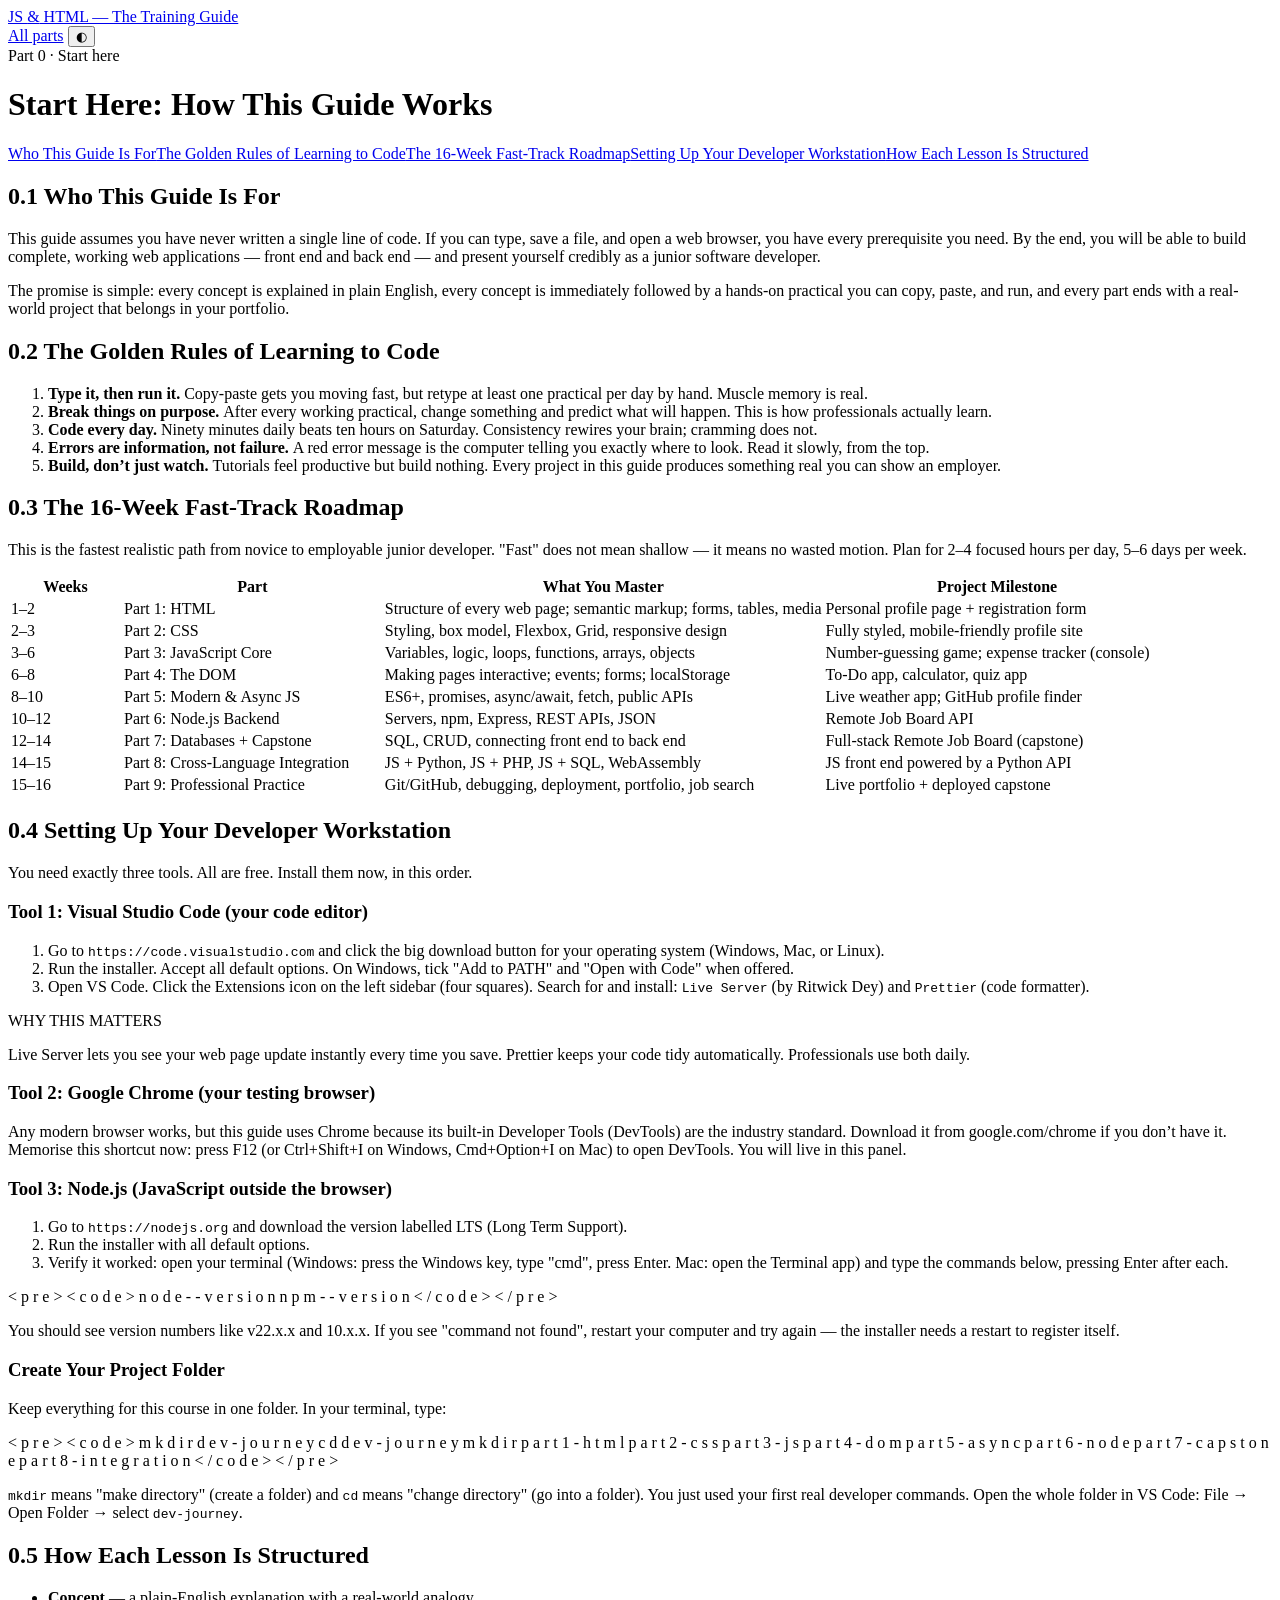
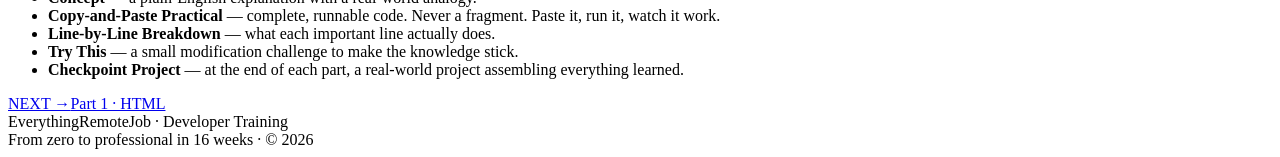
==== part0.html @ 22a7b43a "Add files via upload" ====
<!DOCTYPE html>
<html lang="en">
<head>
<meta charset="UTF-8">
<meta name="viewport" content="width=device-width, initial-scale=1.0">
<title>Part 0 — How the guide works · JS & HTML Training Guide</title>
<meta name="description" content="The Complete JavaScript &amp; HTML Software Developer Training Guide — a step-by-step, hands-on 16-week curriculum from zero to professional.">
<link rel="stylesheet" href="assets/site.css">
<script>(function(){try{var t=localStorage.getItem('jsguide-theme');if(t)document.documentElement.setAttribute('data-theme',t);}catch(e){}})();</script>
</head>
<body>

<header class="site" data-live="off">
  <nav class="nav">
    <a class="brand" href="index.html">JS <span class="amp">&amp;</span> HTML — The Training Guide</a>
    <div class="nav-right">
      <a class="nav-link" href="index.html">All parts</a>
      <button class="theme-btn" id="themeBtn" aria-label="Toggle dark mode" title="Toggle dark mode">◐</button>
    </div>
  </nav>
</header>

<main class="col">
  <div class="part-hero">
    <div class="kicker">Part 0 · Start here</div>
    <h1>Start Here: How This Guide Works</h1>
    <div class="anchor-row" data-live="stagger"><a href="#0-1-who-this-guide-is-for">Who This Guide Is For</a><a href="#0-2-the-golden-rules-of-learning-to-code">The Golden Rules of Learning to Code</a><a href="#0-3-the-16-week-fast-track-roadmap">The 16-Week Fast-Track Roadmap</a><a href="#0-4-setting-up-your-developer-workstation">Setting Up Your Developer Workstation</a><a href="#0-5-how-each-lesson-is-structured">How Each Lesson Is Structured</a></div>
  </div>
  <article>

<h2 id="0-1-who-this-guide-is-for">0.1  Who This Guide Is For</h2>
<p>This guide assumes you have never written a single line of code. If you can type, save a file, and open a web browser, you have every prerequisite you need. By the end, you will be able to build complete, working web applications — front end and back end — and present yourself credibly as a junior software developer.</p>
<p>The promise is simple: every concept is explained in plain English, every concept is immediately followed by a hands-on practical you can copy, paste, and run, and every part ends with a real-world project that belongs in your portfolio.</p>
<h2 id="0-2-the-golden-rules-of-learning-to-code">0.2  The Golden Rules of Learning to Code</h2>
<ol><li><strong>Type it, then run it. </strong>Copy-paste gets you moving fast, but retype at least one practical per day by hand. Muscle memory is real.</li><li><strong>Break things on purpose. </strong>After every working practical, change something and predict what will happen. This is how professionals actually learn.</li><li><strong>Code every day. </strong>Ninety minutes daily beats ten hours on Saturday. Consistency rewires your brain; cramming does not.</li><li><strong>Errors are information, not failure. </strong>A red error message is the computer telling you exactly where to look. Read it slowly, from the top.</li><li><strong>Build, don’t just watch. </strong>Tutorials feel productive but build nothing. Every project in this guide produces something real you can show an employer.</li></ol>
<h2 id="0-3-the-16-week-fast-track-roadmap">0.3  The 16-Week Fast-Track Roadmap</h2>
<p>This is the fastest realistic path from novice to employable junior developer. &quot;Fast&quot; does not mean shallow — it means no wasted motion. Plan for 2–4 focused hours per day, 5–6 days per week.</p>
<div class="tbl-wrap"><table><colgroup><col style="width:9.62%"><col style="width:22.44%"><col style="width:38.03%"><col style="width:29.91%"></colgroup><thead><tr><th>Weeks</th><th>Part</th><th>What You Master</th><th>Project Milestone</th></tr></thead><tbody><tr><td>1–2</td><td>Part 1: HTML</td><td>Structure of every web page; semantic markup; forms, tables, media</td><td>Personal profile page + registration form</td></tr><tr><td>2–3</td><td>Part 2: CSS</td><td>Styling, box model, Flexbox, Grid, responsive design</td><td>Fully styled, mobile-friendly profile site</td></tr><tr><td>3–6</td><td>Part 3: JavaScript Core</td><td>Variables, logic, loops, functions, arrays, objects</td><td>Number-guessing game; expense tracker (console)</td></tr><tr><td>6–8</td><td>Part 4: The DOM</td><td>Making pages interactive; events; forms; localStorage</td><td>To-Do app, calculator, quiz app</td></tr><tr><td>8–10</td><td>Part 5: Modern &amp; Async JS</td><td>ES6+, promises, async/await, fetch, public APIs</td><td>Live weather app; GitHub profile finder</td></tr><tr><td>10–12</td><td>Part 6: Node.js Backend</td><td>Servers, npm, Express, REST APIs, JSON</td><td>Remote Job Board API</td></tr><tr><td>12–14</td><td>Part 7: Databases + Capstone</td><td>SQL, CRUD, connecting front end to back end</td><td>Full-stack Remote Job Board (capstone)</td></tr><tr><td>14–15</td><td>Part 8: Cross-Language Integration</td><td>JS + Python, JS + PHP, JS + SQL, WebAssembly</td><td>JS front end powered by a Python API</td></tr><tr><td>15–16</td><td>Part 9: Professional Practice</td><td>Git/GitHub, debugging, deployment, portfolio, job search</td><td>Live portfolio + deployed capstone</td></tr></tbody></table></div>
<h2 id="0-4-setting-up-your-developer-workstation">0.4  Setting Up Your Developer Workstation</h2>
<p>You need exactly three tools. All are free. Install them now, in this order.</p>
<h3>Tool 1: Visual Studio Code (your code editor)</h3>
<ol><li>Go to <code>https://code.visualstudio.com</code> and click the big download button for your operating system (Windows, Mac, or Linux).</li><li>Run the installer. Accept all default options. On Windows, tick &quot;Add to PATH&quot; and &quot;Open with Code&quot; when offered.</li><li>Open VS Code. Click the Extensions icon on the left sidebar (four squares). Search for and install: <code>Live Server</code> (by Ritwick Dey) and <code>Prettier</code> (code formatter).</li></ol>
<div class="callout"><div class="co-label">WHY THIS MATTERS</div><p>Live Server lets you see your web page update instantly every time you save. Prettier keeps your code tidy automatically. Professionals use both daily.</p></div>
<h3>Tool 2: Google Chrome (your testing browser)</h3>
<p>Any modern browser works, but this guide uses Chrome because its built-in Developer Tools (DevTools) are the industry standard. Download it from google.com/chrome if you don’t have it. Memorise this shortcut now: press F12 (or Ctrl+Shift+I on Windows, Cmd+Option+I on Mac) to open DevTools. You will live in this panel.</p>
<h3>Tool 3: Node.js (JavaScript outside the browser)</h3>
<ol><li>Go to <code>https://nodejs.org</code> and download the version labelled LTS (Long Term Support).</li><li>Run the installer with all default options.</li><li>Verify it worked: open your terminal (Windows: press the Windows key, type &quot;cmd&quot;, press Enter. Mac: open the Terminal app) and type the commands below, pressing Enter after each.</li></ol>
<
p
r
e
>
<
c
o
d
e
>
n
o
d
e
 
-
-
v
e
r
s
i
o
n


n
p
m
 
-
-
v
e
r
s
i
o
n
<
/
c
o
d
e
>
<
/
p
r
e
>
<p>You should see version numbers like v22.x.x and 10.x.x. If you see &quot;command not found&quot;, restart your computer and try again — the installer needs a restart to register itself.</p>
<h3>Create Your Project Folder</h3>
<p>Keep everything for this course in one folder. In your terminal, type:</p>
<
p
r
e
>
<
c
o
d
e
>
m
k
d
i
r
 
d
e
v
-
j
o
u
r
n
e
y


c
d
 
d
e
v
-
j
o
u
r
n
e
y


m
k
d
i
r
 
p
a
r
t
1
-
h
t
m
l
 
p
a
r
t
2
-
c
s
s
 
p
a
r
t
3
-
j
s
 
p
a
r
t
4
-
d
o
m
 
p
a
r
t
5
-
a
s
y
n
c
 
p
a
r
t
6
-
n
o
d
e
 
p
a
r
t
7
-
c
a
p
s
t
o
n
e
 
p
a
r
t
8
-
i
n
t
e
g
r
a
t
i
o
n
<
/
c
o
d
e
>
<
/
p
r
e
>
<p><code>mkdir</code> means &quot;make directory&quot; (create a folder) and <code>cd</code> means &quot;change directory&quot; (go into a folder). You just used your first real developer commands. Open the whole folder in VS Code: File → Open Folder → select <code>dev-journey</code>.</p>
<h2 id="0-5-how-each-lesson-is-structured">0.5  How Each Lesson Is Structured</h2>
<ul><li><strong>Concept </strong>— a plain-English explanation with a real-world analogy.</li><li><strong>Copy-and-Paste Practical </strong>— complete, runnable code. Never a fragment. Paste it, run it, watch it work.</li><li><strong>Line-by-Line Breakdown </strong>— what each important line actually does.</li><li><strong>Try This </strong>— a small modification challenge to make the knowledge stick.</li><li><strong>Checkpoint Project </strong>— at the end of each part, a real-world project assembling everything learned.</li></ul>
  </article>
  
<nav class="pager" data-live="off">
  <a class="ghost" aria-hidden="true"><span class="dir"></span><span class="pt"></span></a>
  <a class="next" href="part1.html"><span class="dir">NEXT →</span><span class="pt">Part 1 · HTML</span></a>
</nav>
</main>

<footer class="site">
  <div class="col">
    <div><span class="bm">Everything<span class="bm-i">RemoteJob</span></span> · Developer Training</div>
    <div>From zero to professional in 16 weeks · &copy; 2026</div>
  </div>
</footer>

<script>
  (function(){
    var b=document.getElementById('themeBtn');
    if(b)b.addEventListener('click',function(){
      var r=document.documentElement;
      var n=r.getAttribute('data-theme')==='night'?'':'night';
      if(n)r.setAttribute('data-theme',n);else r.removeAttribute('data-theme');
      try{localStorage.setItem('jsguide-theme',n);}catch(e){}
    });
  })();
  window.LIVELINESS={accent:"#C8A04B",distance:14,duration:900,stagger:90,threshold:0.12,once:true,hover:true,ripple:true,smoothAnchors:true,auto:true};
</script>
<script src="assets/liveliness.js" defer></script>
</body>
</html>
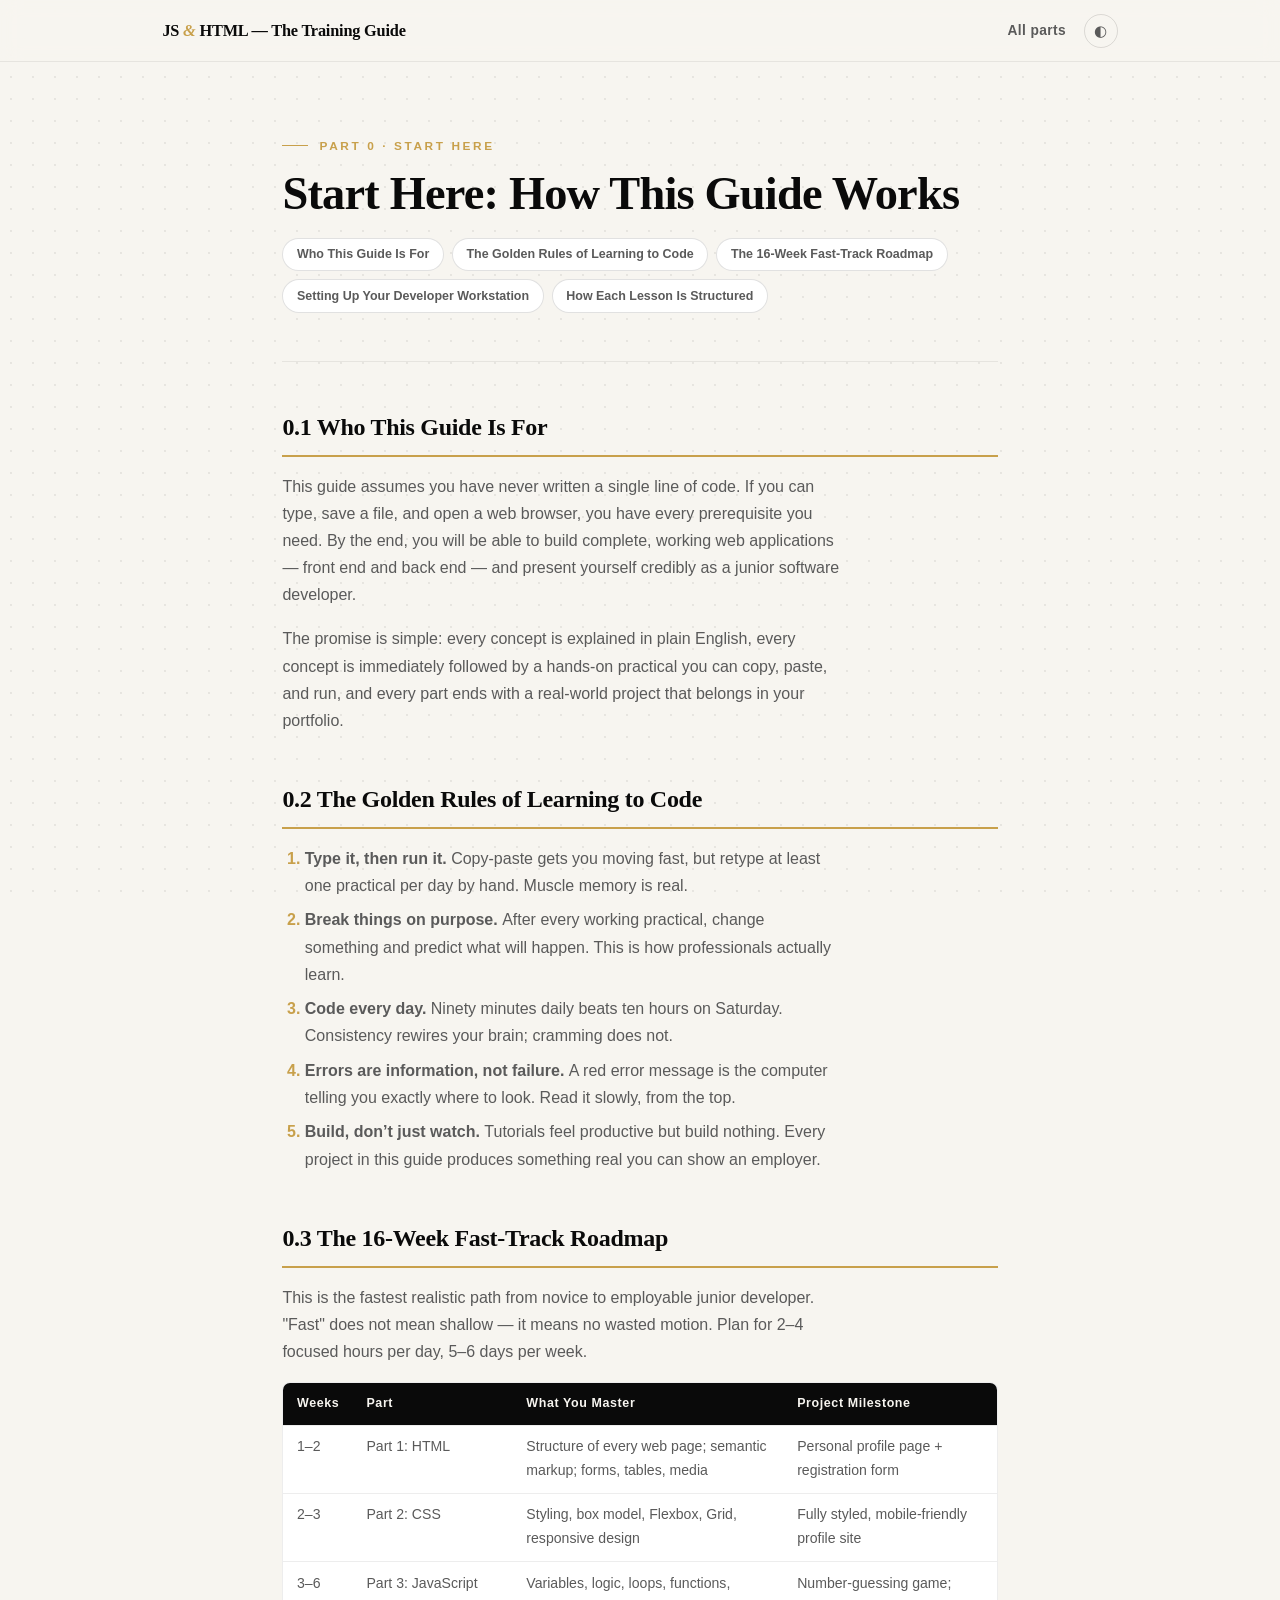
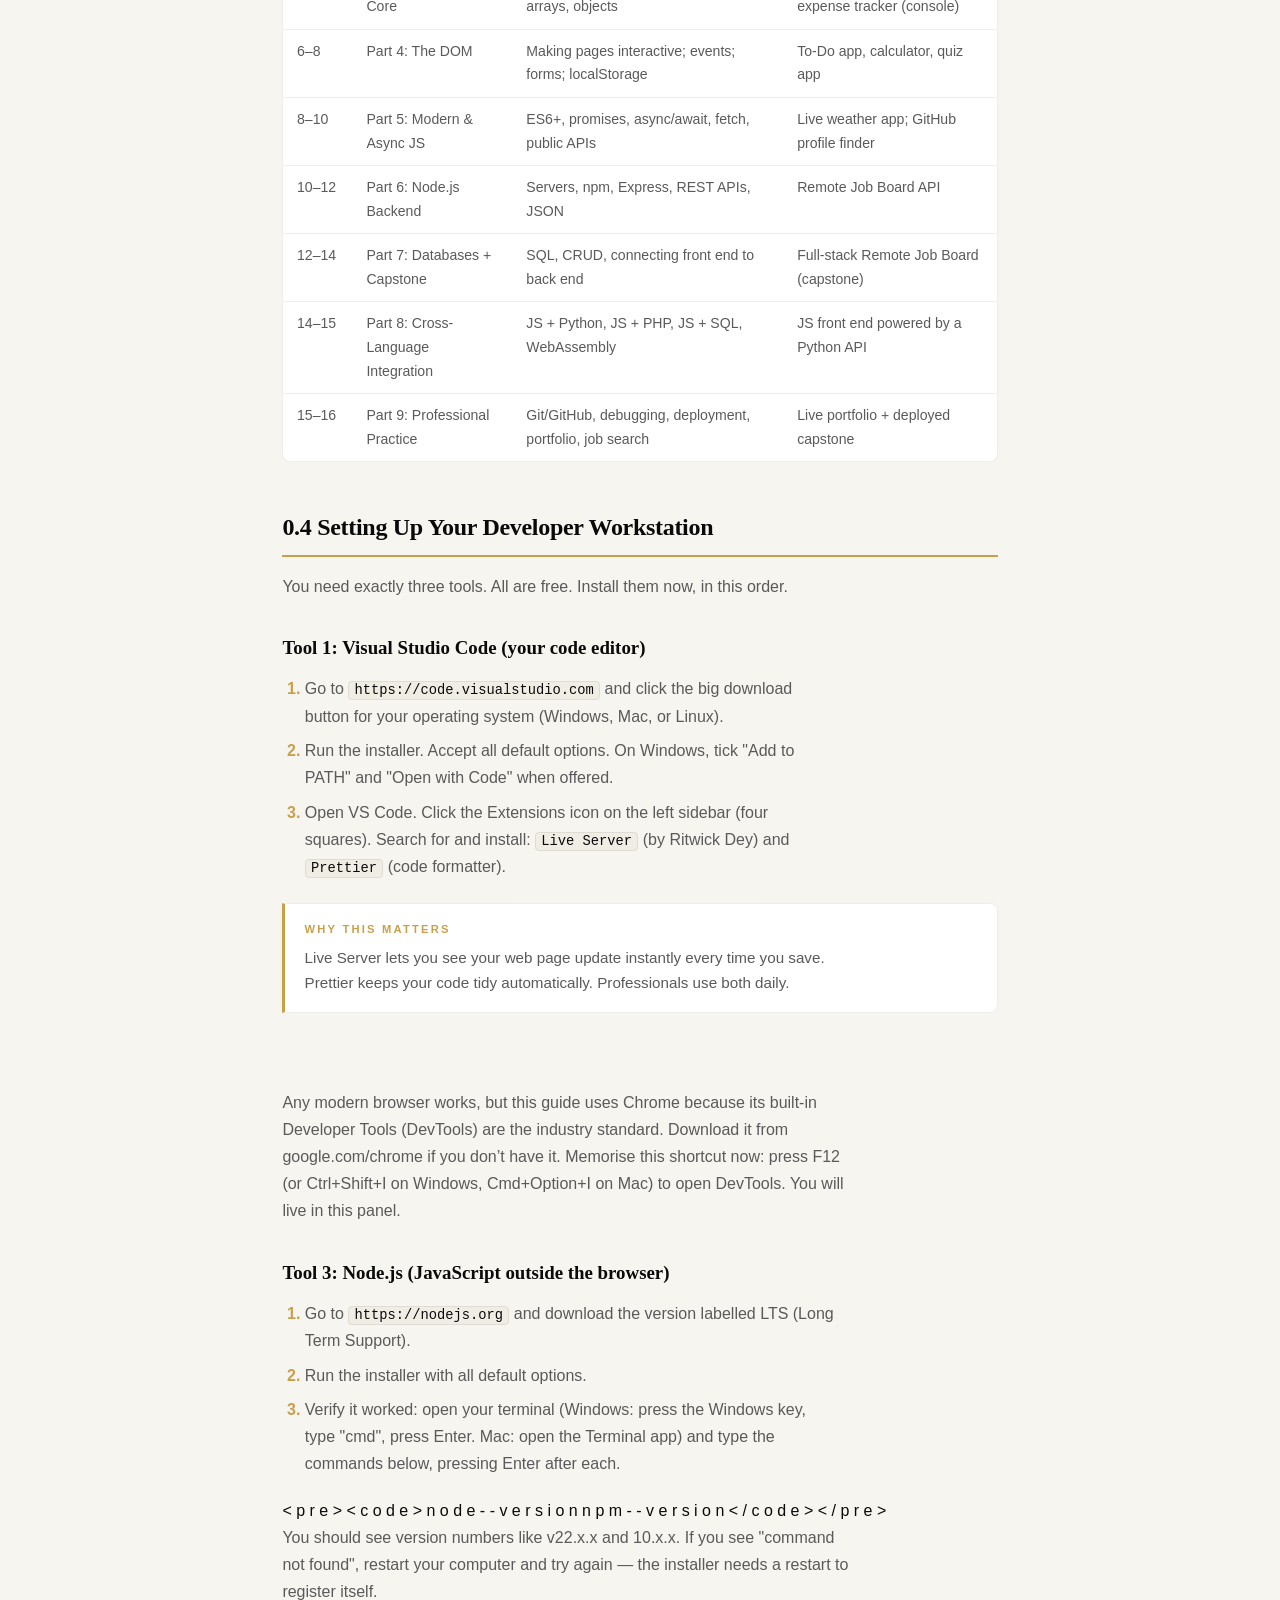
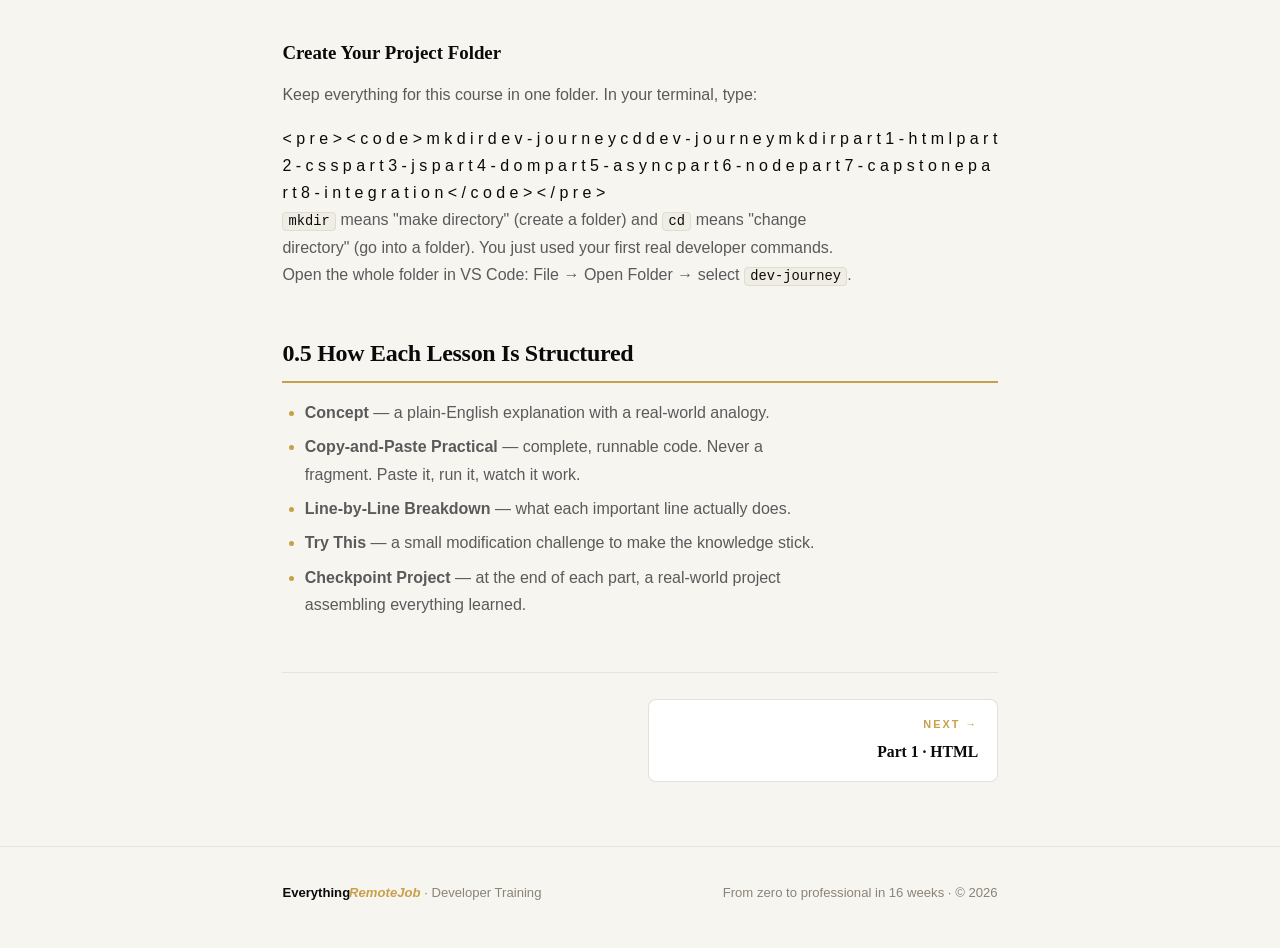
==== commit 9df961a0: "Add files via upload" ====
--- a/part0.html
+++ b/part0.html
@@ -5,7 +5,212 @@
 <meta name="viewport" content="width=device-width, initial-scale=1.0">
 <title>Part 0 — How the guide works · JS & HTML Training Guide</title>
 <meta name="description" content="The Complete JavaScript &amp; HTML Software Developer Training Guide — a step-by-step, hands-on 16-week curriculum from zero to professional.">
-<link rel="stylesheet" href="assets/site.css">
+<style>
+/* ============================================================
+   The Complete JavaScript & HTML Developer Training Guide
+   Warm editorial minimalist — gold house style (#C8A04B)
+   ============================================================ */
+:root{
+  --paper:#F7F5F0; --paper-2:#F0EDE5; --card:#FFFFFF;
+  --ink:#0A0A0A; --ink-soft:#5A5A5A; --ink-faint:#8A8378;
+  --accent:#C8A04B; --accent-h:#A88334;
+  --line:rgba(10,10,10,.12); --line-soft:rgba(10,10,10,.07);
+  --code-bg:#1B1814; --code-ink:#F2EEE6; --code-soft:#ADA79B;
+  --serif:Georgia,'Times New Roman',serif;
+  --sans:'Segoe UI',Calibri,'Helvetica Neue',Arial,sans-serif;
+  --mono:Consolas,'SF Mono',Menlo,monospace;
+}
+html[data-theme="night"]{
+  --paper:#14120F; --paper-2:#1B1814; --card:#1B1814;
+  --ink:#F2EEE6; --ink-soft:#ADA79B; --ink-faint:#6E685D;
+  --accent:#D9B25F; --accent-h:#E6C77E;
+  --line:rgba(242,238,230,.14); --line-soft:rgba(242,238,230,.07);
+}
+*{box-sizing:border-box;margin:0;padding:0}
+html{scroll-behavior:smooth}
+body{
+  background:var(--paper);color:var(--ink);
+  font-family:var(--sans);font-weight:400;font-size:1.0rem;line-height:1.7;
+  background-image:radial-gradient(var(--line-soft) 1px,transparent 1px);
+  background-size:22px 22px;background-attachment:fixed;
+}
+a{color:inherit}
+::selection{background:var(--accent);color:#fff}
+
+/* ---------- Header ---------- */
+header.site{
+  position:sticky;top:0;z-index:50;
+  background:color-mix(in srgb,var(--paper) 88%,transparent);
+  backdrop-filter:blur(10px);-webkit-backdrop-filter:blur(10px);
+  border-bottom:1px solid var(--line-soft);
+}
+.nav{max-width:1000px;margin:0 auto;padding:.85rem 1.4rem;
+  display:flex;align-items:center;justify-content:space-between;gap:1rem}
+.brand{font-family:var(--serif);font-weight:700;font-size:1.02rem;
+  text-decoration:none;letter-spacing:-.2px;white-space:nowrap}
+.brand .amp{color:var(--accent);font-style:italic}
+.nav-right{display:flex;align-items:center;gap:1.1rem}
+.nav-link{font-size:.86rem;font-weight:600;letter-spacing:.4px;
+  text-decoration:none;color:var(--ink-soft)}
+.nav-link:hover{color:var(--accent-h)}
+.theme-btn{border:1px solid var(--line);background:transparent;color:var(--ink-soft);
+  border-radius:100px;width:34px;height:34px;cursor:pointer;font-size:.95rem;line-height:1}
+.theme-btn:hover{color:var(--accent-h);border-color:var(--accent)}
+
+/* ---------- Shared column ---------- */
+.col{max-width:760px;margin:0 auto;padding:0 1.4rem}
+.wide{max-width:1000px;margin:0 auto;padding:0 1.4rem}
+
+/* ---------- Kicker ---------- */
+.kicker{font-family:var(--sans);font-weight:600;font-size:.74rem;
+  letter-spacing:2.6px;text-transform:uppercase;color:var(--accent);
+  display:flex;align-items:center;gap:.7rem;margin:2.4rem 0 .8rem}
+.kicker::before{content:"";display:inline-block;width:26px;height:1px;background:var(--accent)}
+
+/* ---------- Part hero ---------- */
+.part-hero{padding:clamp(2.6rem,7vw,4.6rem) 0 1.4rem;border-bottom:1px solid var(--line-soft);margin-bottom:2.2rem}
+.part-hero .kicker{margin-top:0}
+.part-hero h1{font-family:var(--serif);font-weight:700;
+  font-size:clamp(1.9rem,5vw,2.9rem);line-height:1.08;letter-spacing:-.8px;margin:0 0 1rem}
+.anchor-row{display:flex;flex-wrap:wrap;gap:.5rem;margin:1.2rem 0 1.6rem}
+.anchor-row a{font-size:.78rem;font-weight:600;text-decoration:none;color:var(--ink-soft);
+  border:1px solid var(--line);border-radius:100px;padding:.32rem .85rem;background:var(--card);
+  transition:border-color .25s,color .25s}
+.anchor-row a:hover{border-color:var(--accent);color:var(--accent-h)}
+
+/* ---------- Article content ---------- */
+article p{margin:0 0 1.05rem;color:var(--ink-soft);max-width:64ch}
+article p strong{color:var(--ink)}
+article h2{font-family:var(--serif);font-weight:700;font-size:1.5rem;letter-spacing:-.3px;
+  color:var(--ink);margin:2.8rem 0 1rem;padding-bottom:.45rem;
+  border-bottom:2px solid var(--accent);scroll-margin-top:84px;max-width:64ch}
+article h3{font-family:var(--serif);font-weight:700;font-size:1.18rem;
+  color:var(--ink);margin:2rem 0 .7rem}
+article h4{font-weight:700;font-size:1rem;color:var(--ink);margin:1.5rem 0 .5rem}
+article ul,article ol{margin:0 0 1.2rem;padding-left:1.4rem;color:var(--ink-soft);max-width:62ch}
+article li{margin-bottom:.45rem}
+article li::marker{color:var(--accent);font-weight:600}
+article em{color:var(--ink-faint)}
+.soft{color:var(--ink-faint)}
+.accent{color:var(--accent)}
+
+/* Inline code */
+article p code,article li code,td code{
+  font-family:var(--mono);font-size:.86em;color:var(--ink);
+  background:var(--paper-2);border:1px solid var(--line-soft);
+  border-radius:4px;padding:.08em .38em;white-space:nowrap}
+html[data-theme="night"] article p code,
+html[data-theme="night"] article li code{color:var(--ink)}
+
+/* Code blocks — dark surface, the standing exception */
+article pre{
+  background:var(--code-bg);color:var(--code-ink);
+  border-left:3px solid var(--accent);border-radius:0 8px 8px 0;
+  padding:1.05rem 1.2rem;margin:0 0 1.4rem;overflow-x:auto;
+  font-family:var(--mono);font-size:.83rem;line-height:1.55}
+article pre code{background:none;border:none;padding:0;color:inherit;white-space:pre}
+.file-label{display:inline-flex;align-items:center;gap:.55rem;margin:.4rem 0 .45rem}
+.file-label .fl-tag{font-size:.66rem;font-weight:700;letter-spacing:2px;color:var(--accent)}
+.file-label code{font-family:var(--mono);font-size:.8rem;font-weight:600;color:var(--ink-soft);
+  background:none;border:none;padding:0}
+.file-label + pre{margin-top:0}
+
+/* Callout */
+.callout{background:var(--card);border:1px solid var(--line-soft);
+  border-left:3px solid var(--accent);border-radius:0 8px 8px 0;
+  padding:1rem 1.2rem;margin:1.4rem 0 1.6rem}
+.callout .co-label{font-size:.7rem;font-weight:700;letter-spacing:2.2px;color:var(--accent);margin-bottom:.35rem}
+.callout p{margin:0;font-size:.95rem}
+
+/* Tables */
+.tbl-wrap{overflow-x:auto;margin:.4rem 0 1.6rem;border:1px solid var(--line-soft);
+  border-radius:8px;background:var(--card)}
+table{width:100%;border-collapse:collapse;font-size:.88rem;min-width:560px}
+th{background:var(--ink);color:var(--paper);text-align:left;font-weight:600;
+  font-size:.78rem;letter-spacing:.6px;padding:.65rem .85rem}
+html[data-theme="night"] th{background:var(--paper-2);color:var(--ink)}
+td{padding:.6rem .85rem;border-top:1px solid var(--line-soft);color:var(--ink-soft);vertical-align:top}
+
+/* ---------- Pagination ---------- */
+.pager{display:flex;justify-content:space-between;gap:1rem;
+  border-top:1px solid var(--line-soft);margin-top:3.4rem;padding:1.6rem 0 0}
+.pager a{flex:1;text-decoration:none;border:1px solid var(--line);border-radius:8px;
+  background:var(--card);padding:.95rem 1.15rem;transition:border-color .25s}
+.pager a:hover{border-color:var(--accent)}
+.pager .dir{font-size:.68rem;font-weight:700;letter-spacing:2px;color:var(--accent);display:block;margin-bottom:.25rem}
+.pager .pt{font-family:var(--serif);font-weight:700;font-size:.98rem;color:var(--ink)}
+.pager a.next{text-align:right}
+.pager .ghost{visibility:hidden}
+
+/* ---------- Landing ---------- */
+.hero{padding:clamp(4rem,11vw,7.5rem) 0 clamp(2.5rem,6vw,4rem);text-align:left}
+.hero .kicker{margin-top:0}
+.hero h1{font-family:var(--serif);font-weight:700;
+  font-size:clamp(2.5rem,7vw,4.4rem);line-height:1.04;letter-spacing:-1.5px;margin:0 0 1.3rem;max-width:16ch}
+.hero h1 .em{font-style:italic;color:var(--accent)}
+.hero .sub{font-size:1.07rem;color:var(--ink-soft);max-width:54ch;margin-bottom:2.2rem}
+.cta-row{display:flex;align-items:center;gap:1.6rem;flex-wrap:wrap}
+.btn-primary{display:inline-flex;align-items:center;gap:.6rem;text-decoration:none;
+  background:var(--ink);color:var(--paper);font-weight:600;font-size:.95rem;
+  padding:1rem 2.2rem;border-radius:2px;transition:background .25s}
+.btn-primary .arr{transition:transform .25s}
+.btn-primary:hover{background:var(--accent-h)}
+.btn-primary:hover .arr{transform:translateX(4px)}
+html[data-theme="night"] .btn-primary{background:var(--ink);color:var(--paper)}
+.link-quiet{font-size:.92rem;color:var(--ink-faint);text-decoration:underline;text-underline-offset:4px}
+.link-quiet:hover{color:var(--accent-h)}
+
+.stat-strip{border-top:1px solid var(--line);border-bottom:1px solid var(--line);
+  display:grid;grid-template-columns:repeat(4,1fr);margin:1.6rem 0 0}
+.stat{padding:1.4rem 1rem;text-align:center;border-left:1px solid var(--line-soft)}
+.stat:first-child{border-left:none}
+.stat .n{font-family:var(--serif);font-weight:700;font-size:clamp(1.5rem,3.5vw,2.2rem);
+  font-variant-numeric:tabular-nums;color:var(--ink);line-height:1.1}
+.stat .l{font-size:.7rem;font-weight:600;letter-spacing:1.8px;text-transform:uppercase;color:var(--ink-faint);margin-top:.3rem}
+
+.section{padding:clamp(3rem,8vw,5.5rem) 0 0}
+.section-head{font-family:var(--serif);font-weight:700;font-size:clamp(1.6rem,4vw,2.2rem);
+  letter-spacing:-.6px;margin:0 0 .7rem}
+.section-sub{color:var(--ink-soft);max-width:58ch;margin-bottom:2.2rem}
+
+.parts-grid{display:grid;grid-template-columns:repeat(auto-fill,minmax(290px,1fr));gap:1rem}
+.part-card{display:block;text-decoration:none;background:var(--card);
+  border:1px solid var(--line-soft);border-radius:8px;padding:1.5rem 1.5rem 1.3rem;
+  transition:border-color .25s}
+.part-card:hover{border-color:var(--accent)}
+.part-card .pc-kicker{font-size:.68rem;font-weight:700;letter-spacing:2px;color:var(--accent);margin-bottom:.55rem}
+.part-card h3{font-family:var(--serif);font-weight:700;font-size:1.16rem;letter-spacing:-.2px;color:var(--ink);margin:0 0 .5rem}
+.part-card p{font-size:.88rem;color:var(--ink-soft);margin:0 0 .9rem;line-height:1.55}
+.part-card .pc-mile{font-size:.78rem;color:var(--ink-faint);border-top:1px solid var(--line-soft);padding-top:.7rem}
+.part-card .pc-mile strong{color:var(--ink-soft);font-weight:600}
+
+.proj-strip{display:grid;grid-template-columns:repeat(auto-fill,minmax(220px,1fr));gap:.7rem}
+.proj{background:var(--card);border:1px solid var(--line-soft);border-radius:8px;
+  padding:.85rem 1.05rem;font-size:.86rem;color:var(--ink-soft);display:flex;gap:.6rem;align-items:baseline}
+.proj .dot{color:var(--accent);font-weight:700}
+
+.cta-band{margin:clamp(3.5rem,9vw,6rem) 0 0;border-top:1px solid var(--line);
+  padding:clamp(2.6rem,7vw,4.5rem) 0}
+.cta-band h2{font-family:var(--serif);font-weight:700;font-size:clamp(1.7rem,4.5vw,2.5rem);
+  letter-spacing:-.6px;margin:0 0 .8rem;max-width:22ch}
+.cta-band p{color:var(--ink-soft);max-width:52ch;margin-bottom:2rem}
+
+/* ---------- Footer ---------- */
+footer.site{border-top:1px solid var(--line-soft);margin-top:4rem;padding:2.2rem 0 2.8rem}
+footer.site .col{display:flex;justify-content:space-between;gap:1rem;flex-wrap:wrap;
+  font-size:.82rem;color:var(--ink-faint)}
+.bm{font-weight:700;color:var(--ink)}
+.bm .bm-i{font-style:italic;color:var(--accent);margin-left:-0.08em}
+
+@media (max-width:640px){
+  .stat-strip{grid-template-columns:repeat(2,1fr)}
+  .stat:nth-child(3){border-left:none}
+  .pager{flex-direction:column}
+  .pager a.next{text-align:left}
+  .pager .ghost{display:none}
+}
+
+</style>
 <script>(function(){try{var t=localStorage.getItem('jsguide-theme');if(t)document.documentElement.setAttribute('data-theme',t);}catch(e){}})();</script>
 </head>
 <body>
@@ -291,6 +496,312 @@
   })();
   window.LIVELINESS={accent:"#C8A04B",distance:14,duration:900,stagger:90,threshold:0.12,once:true,hover:true,ripple:true,smoothAnchors:true,auto:true};
 </script>
-<script src="assets/liveliness.js" defer></script>
+<script>
+/* ============================================================================
+   LIVELINESS LAYER — v1.0
+   A drop-in motion layer that brings any existing site "alive" without
+   touching its existing design. Warm editorial minimalist motion language:
+   quiet entrances, a single orchestrated load, restrained micro-interactions.
+
+   USAGE (one line in <head> or before </body>):
+     <\script src="liveliness.js" defer><\/script>
+
+   That's it. The layer auto-injects its own CSS, auto-detects sensible
+   targets (headings, paragraphs, cards, images, buttons, links, list items,
+   sections), and animates them — while fully respecting any existing styles,
+   layout, and prefers-reduced-motion.
+
+   OPT-IN / OPT-OUT via data attributes (no class changes required):
+     data-live="reveal"     force-reveal an element
+     data-live="rise"       fade + translateY entrance
+     data-live="fade"       fade only (no movement)
+     data-live="left"       enter from left
+     data-live="right"      enter from right
+     data-live="scale"      gentle scale-in
+     data-live="stagger"    stagger this element's *children*
+     data-live="off"        exclude this element (and skip auto-detect)
+     data-live-delay="120"  per-element delay in ms
+
+   CONFIG (optional, set BEFORE the script loads):
+     window.LIVELINESS = {
+       auto: true,            // auto-detect targets (default true)
+       distance: 14,          // px of travel for rise/left/right (house = 14)
+       duration: 900,         // entrance duration in ms
+       stagger: 90,           // ms between staggered siblings
+       threshold: 0.12,       // viewport ratio to trigger reveal
+       once: true,            // animate each element only once
+       hover: true,           // enable hover micro-interactions
+       ripple: true,          // enable button press feedback
+       smoothAnchors: true,   // smooth in-page anchor scrolling
+       accent: null           // override accent color for ripple/focus glow
+     };
+   ============================================================================ */
+(function () {
+  "use strict";
+
+  var CFG = Object.assign({
+    auto: true,
+    distance: 14,
+    duration: 900,
+    stagger: 90,
+    threshold: 0.12,
+    once: true,
+    hover: true,
+    ripple: true,
+    smoothAnchors: true,
+    accent: null
+  }, window.LIVELINESS || {});
+
+  var REDUCED = window.matchMedia &&
+    window.matchMedia("(prefers-reduced-motion: reduce)").matches;
+
+  var EASE = "cubic-bezier(.22,.61,.36,1)"; // house "quiet entrance" easing
+
+  /* ---- inject stylesheet ------------------------------------------------ */
+  function injectCSS() {
+    if (document.getElementById("liveliness-css")) return;
+    var accentRule = CFG.accent
+      ? "--ll-accent:" + CFG.accent + ";"
+      : "--ll-accent:currentColor;";
+
+    var css = [
+      ":root{" + accentRule +
+        "--ll-dur:" + CFG.duration + "ms;" +
+        "--ll-dist:" + CFG.distance + "px;" +
+        "--ll-ease:" + EASE + ";}",
+
+      /* base hidden state — only applied to flagged elements */
+      ".ll-prep{opacity:0;will-change:opacity,transform;}",
+      ".ll-prep.ll-rise{transform:translateY(var(--ll-dist));}",
+      ".ll-prep.ll-left{transform:translateX(calc(var(--ll-dist) * -1.6));}",
+      ".ll-prep.ll-right{transform:translateX(calc(var(--ll-dist) * 1.6));}",
+      ".ll-prep.ll-scale{transform:scale(.97);}",
+      ".ll-prep.ll-fade{transform:none;}",
+
+      /* revealed state */
+      ".ll-in{opacity:1!important;transform:none!important;" +
+        "transition:opacity var(--ll-dur) var(--ll-ease)," +
+        "transform var(--ll-dur) var(--ll-ease);}",
+
+      /* hover micro-interactions (quiet, never loud) */
+      ".ll-hover-lift{transition:transform .3s var(--ll-ease)," +
+        "box-shadow .3s var(--ll-ease);}",
+      ".ll-hover-lift:hover{transform:translateY(-2px);}",
+      ".ll-hover-press{transition:transform .12s var(--ll-ease);}",
+      ".ll-hover-press:active{transform:scale(.97);}",
+      ".ll-hover-arrow{transition:transform .3s var(--ll-ease);" +
+        "display:inline-block;}",
+      "a:hover > .ll-hover-arrow,button:hover > .ll-hover-arrow{" +
+        "transform:translateX(4px);}",
+
+      /* ripple */
+      ".ll-ripple-host{position:relative;overflow:hidden;}",
+      ".ll-ripple{position:absolute;border-radius:50%;pointer-events:none;" +
+        "transform:scale(0);opacity:.18;background:var(--ll-accent);" +
+        "animation:ll-ripple .55s var(--ll-ease) forwards;}",
+      "@keyframes ll-ripple{to{transform:scale(2.4);opacity:0;}}",
+
+      /* honor reduced motion completely */
+      "@media (prefers-reduced-motion:reduce){" +
+        ".ll-prep,.ll-in{opacity:1!important;transform:none!important;" +
+        "transition:none!important;animation:none!important;}" +
+        ".ll-ripple{display:none!important;}}"
+    ].join("");
+
+    var style = document.createElement("style");
+    style.id = "liveliness-css";
+    style.textContent = css;
+    document.head.appendChild(style);
+  }
+
+  /* ---- decide what to animate ------------------------------------------- */
+  var AUTO_SELECTOR = [
+    "h1", "h2", "h3", "h4",
+    "p", "blockquote",
+    "img", "figure", "picture", "video",
+    "ul > li", "ol > li",
+    ".card", "[class*=card]", "[class*=Card]",
+    "section > *", "article > *",
+    "button", ".btn", "[class*=button]",
+    "a[class]"
+  ].join(",");
+
+  function classify(el) {
+    var v = el.getAttribute("data-live");
+    if (v === "off") return null;
+    if (v) return v;                       // explicit wins
+    if (!CFG.auto) return null;
+
+    var tag = el.tagName.toLowerCase();
+    if (tag === "img" || tag === "figure" || tag === "picture" || tag === "video")
+      return "scale";
+    if (tag === "h1" || tag === "h2" || tag === "h3" || tag === "h4")
+      return "rise";
+    return "rise";
+  }
+
+  function isExcluded(el) {
+    // skip if an ancestor opted out, or element is fixed/sticky chrome
+    if (el.closest("[data-live='off']")) return true;
+    var pos = getComputedStyle(el).position;
+    if (pos === "fixed" || pos === "sticky") return true;
+    return false;
+  }
+
+  /* ---- prepare elements (set hidden state) ------------------------------ */
+  function prep(el, kind, delayMs) {
+    if (el.__llDone) return;
+    el.classList.add("ll-prep");
+    if (kind === "fade") el.classList.add("ll-fade");
+    else if (kind === "left") el.classList.add("ll-left");
+    else if (kind === "right") el.classList.add("ll-right");
+    else if (kind === "scale") el.classList.add("ll-scale");
+    else el.classList.add("ll-rise");
+    if (delayMs) el.style.transitionDelay = delayMs + "ms";
+    el.__llKind = kind;
+    el.__llDelay = delayMs || 0;
+  }
+
+  function reveal(el) {
+    if (el.__llDone) return;
+    el.__llDone = true;
+    el.classList.remove("ll-prep");
+    el.classList.add("ll-in");
+    // clean up after the transition so layout/inline styles aren't polluted
+    var d = (CFG.duration + el.__llDelay + 80);
+    setTimeout(function () {
+      el.style.transitionDelay = "";
+      el.style.willChange = "";
+    }, d);
+  }
+
+  /* ---- observer --------------------------------------------------------- */
+  function buildObserver() {
+    if (!("IntersectionObserver" in window)) {
+      // no IO support: just reveal everything immediately
+      return { observe: function (el) { reveal(el); } };
+    }
+    return new IntersectionObserver(function (entries, obs) {
+      entries.forEach(function (e) {
+        if (e.isIntersecting) {
+          reveal(e.target);
+          if (CFG.once) obs.unobserve(e.target);
+        } else if (!CFG.once && e.target.__llDone) {
+          // replay mode: reset
+          e.target.__llDone = false;
+          prep(e.target, e.target.__llKind, e.target.__llDelay);
+        }
+      });
+    }, { threshold: CFG.threshold, rootMargin: "0px 0px -8% 0px" });
+  }
+
+  /* ---- hover / micro-interaction wiring --------------------------------- */
+  function wireHover() {
+    if (!CFG.hover || REDUCED) return;
+    document.querySelectorAll(".card,[class*=card],[class*=Card]")
+      .forEach(function (el) {
+        if (!isExcluded(el)) el.classList.add("ll-hover-lift");
+      });
+    document.querySelectorAll("button,.btn,[class*=button],a[class]")
+      .forEach(function (el) {
+        if (!isExcluded(el)) el.classList.add("ll-hover-press");
+      });
+  }
+
+  function wireRipple() {
+    if (!CFG.ripple || REDUCED) return;
+    document.querySelectorAll("button,.btn,[class*=button]")
+      .forEach(function (el) {
+        if (isExcluded(el)) return;
+        el.classList.add("ll-ripple-host");
+        el.addEventListener("click", function (ev) {
+          var r = el.getBoundingClientRect();
+          var size = Math.max(r.width, r.height);
+          var span = document.createElement("span");
+          span.className = "ll-ripple";
+          span.style.width = span.style.height = size + "px";
+          span.style.left = (ev.clientX - r.left - size / 2) + "px";
+          span.style.top = (ev.clientY - r.top - size / 2) + "px";
+          el.appendChild(span);
+          setTimeout(function () { span.remove(); }, 600);
+        });
+      });
+  }
+
+  function wireAnchors() {
+    if (!CFG.smoothAnchors) return;
+    document.addEventListener("click", function (ev) {
+      var a = ev.target.closest && ev.target.closest('a[href^="#"]');
+      if (!a) return;
+      var id = a.getAttribute("href");
+      if (id.length < 2) return;
+      var t = document.querySelector(id);
+      if (!t) return;
+      ev.preventDefault();
+      t.scrollIntoView({
+        behavior: REDUCED ? "auto" : "smooth",
+        block: "start"
+      });
+    });
+  }
+
+  /* ---- staggering ------------------------------------------------------- */
+  function applyStagger(parent) {
+    var kids = Array.prototype.filter.call(parent.children, function (c) {
+      return c.getAttribute("data-live") !== "off";
+    });
+    kids.forEach(function (c, i) {
+      var k = classify(c) || "rise";
+      prep(c, k, i * CFG.stagger);
+      OBS.observe(c);
+      c.__llStaggered = true;
+    });
+  }
+
+  /* ---- init ------------------------------------------------------------- */
+  var OBS;
+  function init() {
+    injectCSS();
+    if (REDUCED) { wireAnchors(); return; } // motion off, keep smooth scroll
+
+    OBS = buildObserver();
+
+    // 1) explicit stagger containers first
+    document.querySelectorAll('[data-live="stagger"]').forEach(applyStagger);
+
+    // 2) everything else
+    var targets = document.querySelectorAll(
+      CFG.auto ? AUTO_SELECTOR + ",[data-live]" : "[data-live]"
+    );
+    targets.forEach(function (el) {
+      if (el.__llStaggered || el.__llDone) return;
+      if (isExcluded(el)) return;
+      var kind = classify(el);
+      if (!kind || kind === "stagger") return;
+      var d = parseInt(el.getAttribute("data-live-delay") || "0", 10);
+      prep(el, kind, d);
+      OBS.observe(el);
+    });
+
+    wireHover();
+    wireRipple();
+    wireAnchors();
+  }
+
+  if (document.readyState === "loading") {
+    document.addEventListener("DOMContentLoaded", init);
+  } else {
+    init();
+  }
+
+  // expose a manual hook for dynamically injected content
+  window.Liveliness = {
+    refresh: init,
+    reveal: reveal,
+    config: CFG
+  };
+})();
+
+</script>
 </body>
 </html>
